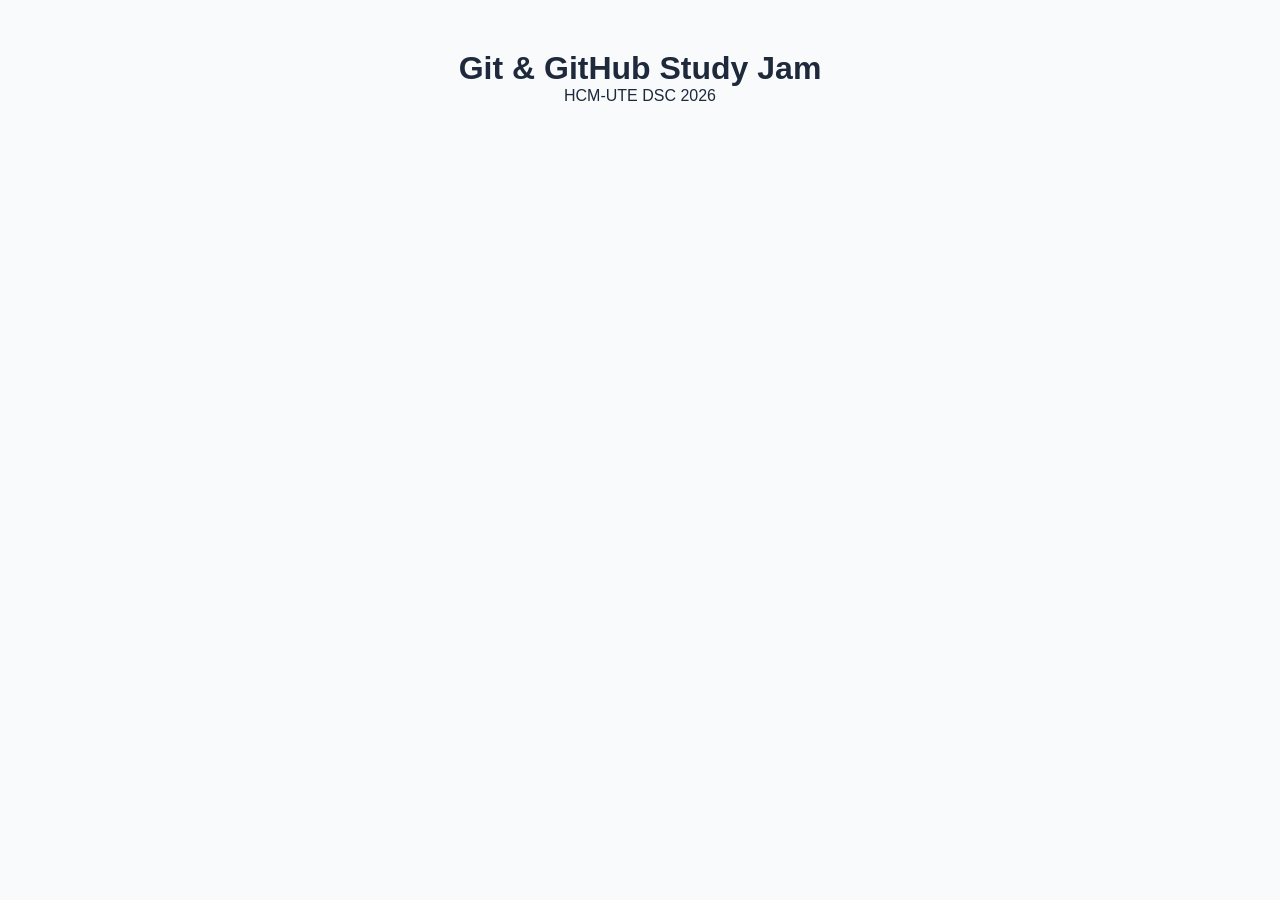
==== index.html @ 20cb9cc6 "Initialize project codebase" ====
<!DOCTYPE html>
<html lang="vi">
<head>
    <meta charset="UTF-8">
    <meta name="viewport" content="width=device-width, initial-scale=1.0">
    <title>Git & GitHub Study Jam</title>
    <link rel="stylesheet" href="style.css">
</head>
<body>
    <main>
        <h1>Git & GitHub Study Jam</h1>
        <p>HCM-UTE DSC 2026</p>
    </main>

    <script src="script.js"></script>
</body>
</html>
---- style.css ----
* {
    margin: 0;
    padding: 0;
    box-sizing: border-box;
}

body {
    font-family: Arial, sans-serif;
    background-color: #f8fafc;
    color: #1e293b;
}

main {
    text-align: center;
    padding: 50px 20px;
}
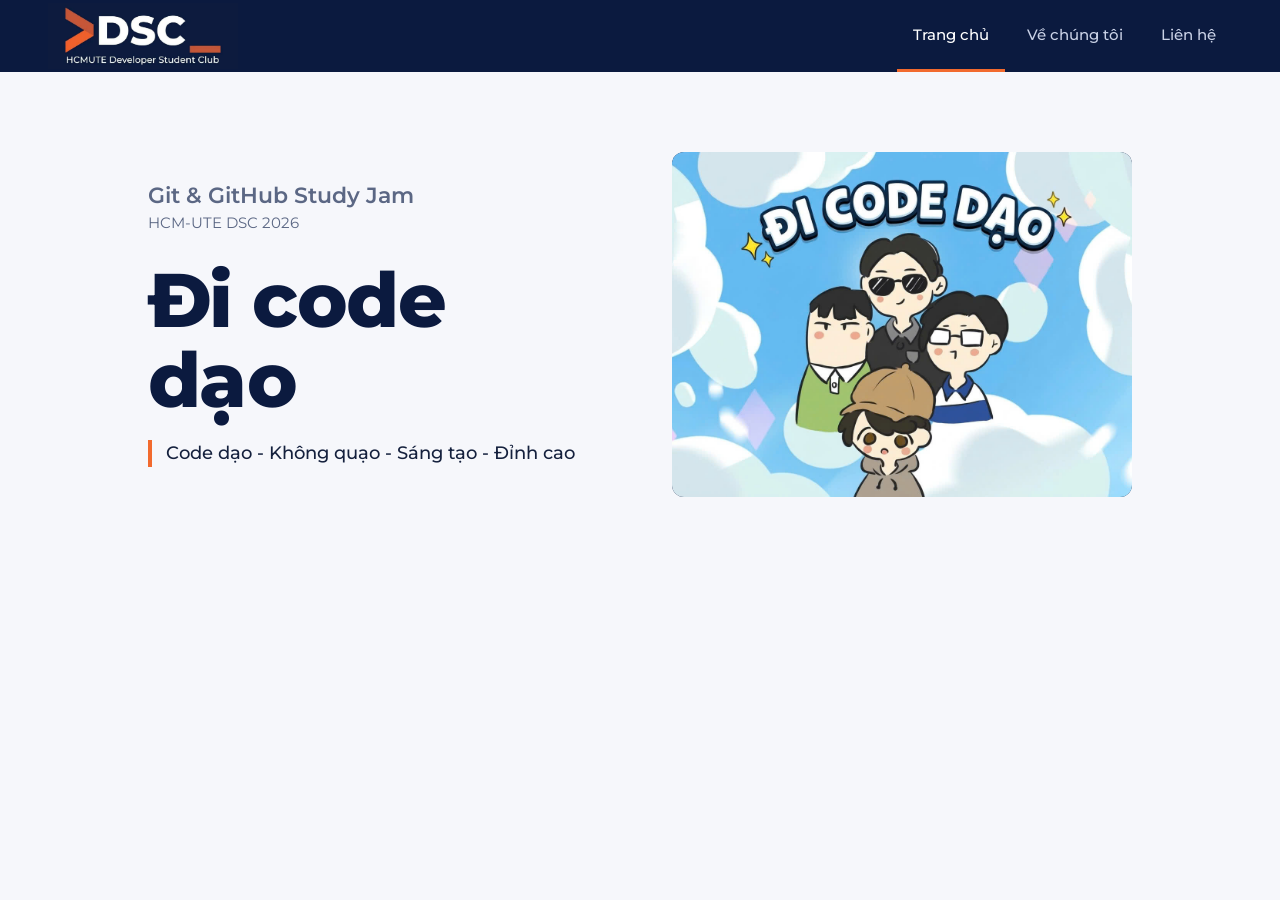
==== commit c7b2d762: "Website placeholder are completed" ====
--- a/index.html
+++ b/index.html
@@ -1,17 +1,35 @@
 <!DOCTYPE html>
 <html lang="vi">
 <head>
-    <meta charset="UTF-8">
-    <meta name="viewport" content="width=device-width, initial-scale=1.0">
-    <title>Git & GitHub Study Jam</title>
-    <link rel="stylesheet" href="style.css">
+  <meta charset="UTF-8">
+  <meta name="viewport" content="width=device-width, initial-scale=1">
+  <title>Trang chủ | Đi code dạo</title>
+  <link rel="preconnect" href="https://fonts.googleapis.com">
+  <link href="https://fonts.googleapis.com/css2?family=Montserrat:wght@500;600;800&display=swap" rel="stylesheet">
+  <link rel="stylesheet" href="style.css">
 </head>
 <body>
-    <main>
-        <h1>Git & GitHub Study Jam</h1>
-        <p>HCM-UTE DSC 2026</p>
-    </main>
-
-    <script src="script.js"></script>
+  <header class="header">
+    <a href="index.html"><img class="logo" src="assets/logo.jpg" alt="HCM-UTE DSC"></a>
+    <nav class="nav">
+      <a href="index.html" class="active">Trang chủ</a>
+      <a href="about.html">Về chúng tôi</a>
+      <a href="contact.html">Liên hệ</a>
+    </nav>
+  </header>
+  <main>
+    <section class="hero">
+      <div>
+        <h1>Git &amp; GitHub Study Jam</h1>
+        <p class="sub">HCM-UTE DSC 2026</p>
+        <p class="team">Đi code dạo</p>
+        <p class="slogan">Code dạo - Không quạo - Sáng tạo - Đỉnh cao</p>
+      </div>
+      <div class="photo">
+        <span>Anh_Nhom_DiCodeDao.png</span>
+        <img src="assets/Anh_Nhom_DiCodeDao.png" alt="Ảnh nhóm Đi code dạo" onerror="this.style.display='none'">
+      </div>
+    </section>
+  </main>
 </body>
 </html>
--- a/style.css
+++ b/style.css
@@ -1,16 +1,33 @@
-* {
-    margin: 0;
-    padding: 0;
-    box-sizing: border-box;
+:root{
+  --navy:#0b1a3f; --orange:#f26a2e; --ink:#14203d; --muted:#5b6784; --bg:#f6f7fb;
 }
+*{box-sizing:border-box;margin:0}
+body{font-family:"Montserrat",system-ui,Arial,sans-serif;color:var(--ink);background:var(--bg);min-height:100vh;display:flex;flex-direction:column}
 
-body {
-    font-family: Arial, sans-serif;
-    background-color: #f8fafc;
-    color: #1e293b;
+.header{background:var(--navy);display:flex;align-items:center;justify-content:space-between;padding:0 clamp(16px,4vw,48px);height:72px}
+.logo{width:190px;height:66px;object-fit:cover;display:block}
+.nav{display:flex;gap:6px;height:100%}
+.nav a{color:#c9d1e6;text-decoration:none;font-weight:500;font-size:15px;padding:0 16px;display:flex;align-items:center;border-bottom:3px solid transparent;transition:color .2s,border-color .2s}
+.nav a:hover{color:#fff}
+.nav a.active{color:#fff;border-bottom-color:var(--orange)}
+a:focus-visible{outline:2px solid var(--orange);outline-offset:-4px}
+
+main{flex:1;width:100%;max-width:1080px;margin:0 auto;padding:clamp(32px,7vw,80px) clamp(16px,4vw,48px)}
+
+.hero{display:grid;grid-template-columns:1fr 1fr;gap:clamp(24px,5vw,64px);align-items:center}
+.hero h1{font-size:clamp(18px,2.2vw,22px);font-weight:600;color:var(--muted)}
+.hero .sub{font-size:15px;color:var(--muted);margin-top:4px}
+.team{font-size:clamp(40px,7vw,76px);font-weight:800;line-height:1.05;margin-top:28px;color:var(--navy);letter-spacing:-.02em}
+.slogan{margin-top:20px;padding-left:14px;border-left:4px solid var(--orange);font-size:clamp(15px,1.8vw,18px);font-weight:500;line-height:1.5}
+
+.photo{aspect-ratio:4/3;border-radius:12px;background:var(--navy);position:relative;overflow:hidden;display:grid;place-items:center;color:#8fa0c8;font-size:13px;text-align:center;padding:16px}
+.photo img{position:absolute;inset:0;width:100%;height:100%;object-fit:cover}
+
+.placeholder{border:2px dashed #c3cadb;border-radius:12px;padding:clamp(40px,10vw,96px) 24px;text-align:center;color:var(--muted)}
+.placeholder h1{font-size:28px;color:var(--navy);margin-bottom:8px}
+
+@media (max-width:760px){
+  .hero{grid-template-columns:1fr}
+  .logo{width:150px;height:52px}
+  .nav a{padding:0 9px;font-size:13px}
 }
-
-main {
-    text-align: center;
-    padding: 50px 20px;
-}
